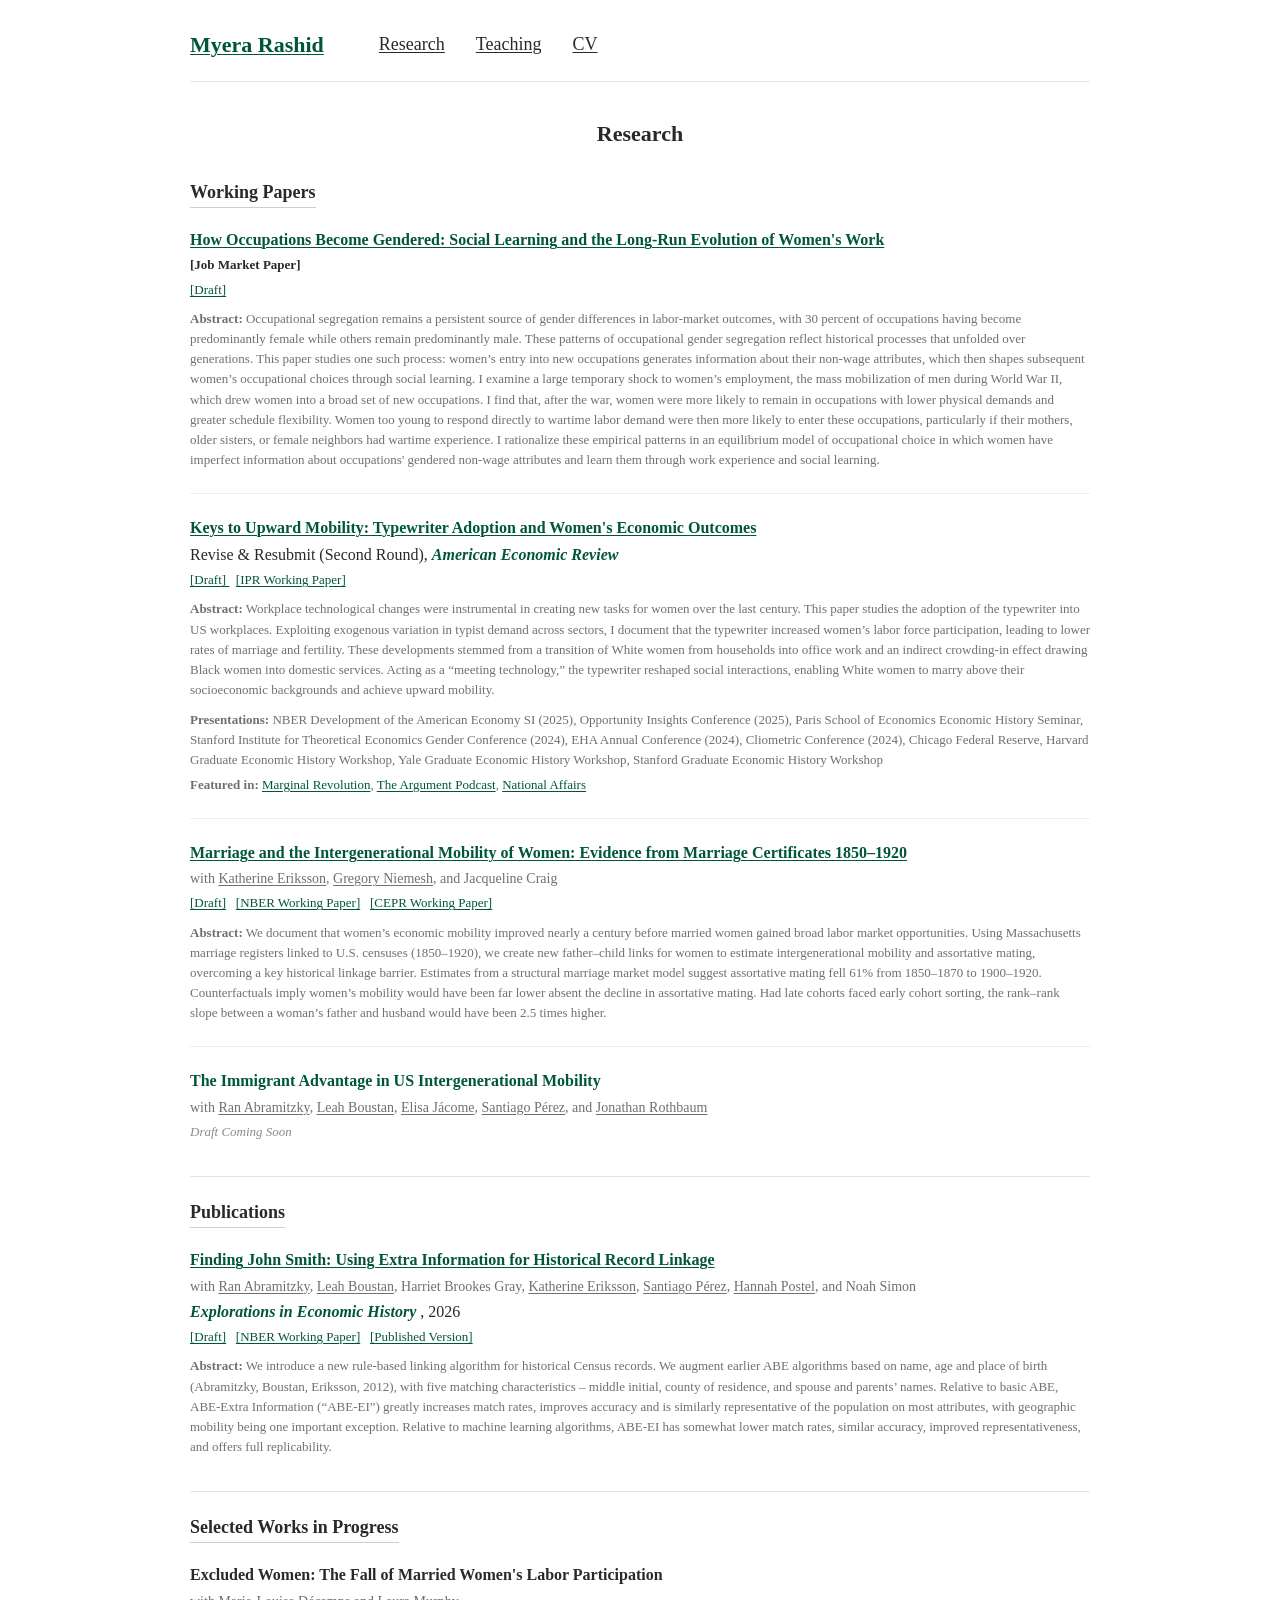
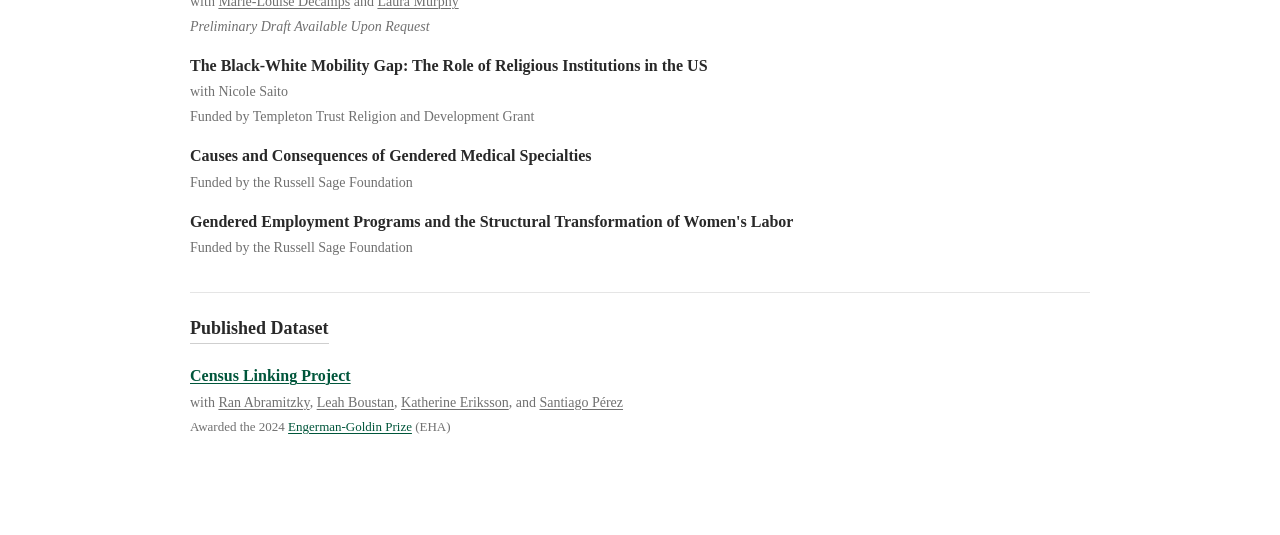
==== research.html @ f90703ea "Update research.html" ====
<!DOCTYPE html>
<html lang="en">

<head>

  <meta charset="UTF-8">

  <meta
    name="viewport"
    content="width=device-width, initial-scale=1.0"
  >

  <title>Research | Myera Rashid</title>

  <meta
    name="description"
    content="Research by Myera Rashid in economic history, labor economics, gender, and intergenerational mobility."
  >

  <meta name="author" content="Myera Rashid">

  <meta
    name="robots"
    content="index, follow"
  >

  <link
    rel="canonical"
    href="https://www.myerarashid.com/research.html"
  >

  <link
    rel="stylesheet"
    href="style.css"
  >

</head>


<body>

  <div class="page">


    <!-- HEADER -->

    <header class="site-header">

      <a
        class="site-name"
        href="index.html"
      >
        Myera Rashid
      </a>

   <nav class="site-nav" aria-label="Main navigation">

  <a href="research.html">
    Research
  </a>

  <a href="teaching.html">
    Teaching
  </a>

  <a
    href="assets/Rashid_Myera_CV.pdf"
    target="_blank"
  >
    CV
  </a>

</nav>

    </header>


    <main>


      <h1>Research</h1>



      <!-- =====================================
           WORKING PAPERS
           ===================================== -->

      <section class="research-section first-section">

        <h2>Working Papers</h2>



        <!-- JOB MARKET PAPER -->

        <article class="paper">

          <h3 class="jmp-title">
             <a
              href="papers/Rashid-Myera-GO_JMP.pdf"
              target="_blank"
            >
            How Occupations Become Gendered:
            Social Learning and the Long-Run Evolution of Women's Work
                </a>
          </h3>


          <p class="jmp-status">

            <span class="jmp-label">
              [Job Market Paper]
            </span>

          </p>

            <p class="paper-links">

            <a
              href="papers/Rashid-Myera-GO_JMP.pdf"
              target="_blank"
            >
              [Draft]
            </a> 

          </p>

           <div class="abstract-content">

            <strong>Abstract:</strong>
           Occupational segregation remains a persistent source of gender differences in labor-market outcomes, with 30 percent of occupations having become predominantly female while others remain predominantly male. These patterns of occupational gender segregation reflect historical processes that unfolded over generations. This paper studies one such process: women’s entry into new occupations generates information about their non-wage attributes, which then shapes subsequent women’s occupational choices through social learning. I examine a large temporary shock to women’s employment, the mass mobilization of men during World War II, which drew women into a broad set of new occupations. I find that, after the war, women were more likely to remain in occupations with lower physical demands and greater schedule flexibility. Women too young to respond directly to wartime labor demand were then more likely to enter these occupations, particularly if their mothers, older sisters, or female neighbors had wartime experience. I rationalize these empirical patterns in an equilibrium model of occupational choice in which women have imperfect information about occupations' gendered non-wage attributes and learn them through work experience and social learning.

          </div>



        </article>



        <!-- TYPEWRITER -->

        <article class="paper">

          <h3>

            <a
              href="papers/Rashid-Myera-Typewriter.pdf"
              target="_blank"
            >
              Keys to Upward Mobility:
              Typewriter Adoption and Women's Economic Outcomes
            </a>

          </h3>


          <p class="paper-status">

            Revise &amp; Resubmit (Second Round),

            <span class="journal">
              <em>American Economic Review</em>
            </span>

          </p>


          <p class="paper-links">

            <a
              href="papers/Rashid-Myera-Typewriter.pdf"
              target="_blank"
            >
              [Draft]
            </a> 

            &nbsp;
             <a
              href="https://www.ipr.northwestern.edu/documents/ipr-grad-ra-working-papers/wp-ra-rashid.pdf"
              target="_blank"
            >
              [IPR Working Paper]
            </a>

          </p>


          <div class="abstract-content">

            <strong>Abstract:</strong>
            Workplace technological changes were instrumental in creating new
            tasks for women over the last century. This paper studies the
            adoption of the typewriter into US workplaces. Exploiting exogenous
            variation in typist demand across sectors, I document that the
            typewriter increased women’s labor force participation, leading to
            lower rates of marriage and fertility. These developments stemmed
            from a transition of White women from households into office work
            and an indirect crowding-in effect drawing Black women into domestic
            services. Acting as a “meeting technology,” the typewriter reshaped
            social interactions, enabling White women to marry above their
            socioeconomic backgrounds and achieve upward mobility.

          </div>


          <p class="paper-meta paper-detail">

            <strong>Presentations:</strong>

            NBER Development of the American Economy SI (2025),
            Opportunity Insights Conference (2025),
            Paris School of Economics Economic History Seminar,
            Stanford Institute for Theoretical Economics Gender Conference (2024),
            EHA Annual Conference (2024),
            Cliometric Conference (2024),
            Chicago Federal Reserve,
            Harvard Graduate Economic History Workshop,
            Yale Graduate Economic History Workshop,
            Stanford Graduate Economic History Workshop

          </p>


          <p class="paper-meta paper-detail">

            <strong>Featured in:</strong>

            <a
              href="https://marginalrevolution.com/marginalrevolution/2026/06/typewriters-and-fertility.html"
              target="_blank"
            >Marginal Revolution</a>,

            <a
              href="https://www.youtube.com/watch?t=4601s&v=1tu-IvtTlPQ"
              target="_blank"
            >The Argument Podcast</a>,

            <a
              href="https://nationalaffairs.com/blog/detail/findings-a-daily-roundup/the-right-fit"
              target="_blank"
            >National Affairs</a>

          </p>

        </article>



        <!-- MARRIAGE AND MOBILITY -->

        <article class="paper">

          <h3>

            <a
              href="papers/ENRC-WomenMarriageMobility.pdf"
              target="_blank"
            >
              Marriage and the Intergenerational Mobility of Women:
              Evidence from Marriage Certificates 1850–1920
            </a>

          </h3>


          <p class="paper-meta">

            with
            <a
              class="coauthor"
              href="https://economics.ucdavis.edu/people/katherine-eriksson"
              target="_blank"
            >Katherine Eriksson</a>,
            <a
              class="coauthor"
              href="https://niemesgt.github.io/"
              target="_blank"
            >Gregory Niemesh</a>,
            and Jacqueline Craig

          </p>


          <p class="paper-links">

            <a
              href="papers/ENRC-WomenMarriageMobility.pdf"
              target="_blank"
            >[Draft]</a>

            &nbsp;

            <a
              href="https://www.nber.org/papers/w34821"
              target="_blank"
            >[NBER Working Paper]</a>

            &nbsp;

            <a
              href="https://cepr.org/publications/dp21099"
              target="_blank"
            >[CEPR Working Paper]</a>

          </p>


          <div class="abstract-content">

            <strong>Abstract:</strong>
            We document that women’s economic mobility improved nearly a
            century before married women gained broad labor market opportunities.
            Using Massachusetts marriage registers linked to U.S. censuses
            (1850–1920), we create new father–child links for women to estimate
            intergenerational mobility and assortative mating, overcoming a key
            historical linkage barrier. Estimates from a structural marriage
            market model suggest assortative mating fell 61% from 1850–1870 to
            1900–1920. Counterfactuals imply women’s mobility would have been far
            lower absent the decline in assortative mating. Had late cohorts
            faced early cohort sorting, the rank–rank slope between a woman’s
            father and husband would have been 2.5 times higher.

          </div>

        </article>



        <!-- IMMIGRANT ADVANTAGE -->

        <article class="paper">

          <h3 class="green-title">
            The Immigrant Advantage in US Intergenerational Mobility
          </h3>


          <p class="paper-meta">

            with
            <a
              class="coauthor"
              href="https://ranabr.people.stanford.edu/"
              target="_blank"
            >Ran Abramitzky</a>,
            <a
              class="coauthor"
              href="https://lboustan.scholar.princeton.edu/"
              target="_blank"
            >Leah Boustan</a>,
            <a
              class="coauthor"
              href="https://sites.google.com/view/elisajacome/home"
              target="_blank"
            >Elisa Jácome</a>,
            <a
              class="coauthor"
              href="https://seperez.faculty.ucdavis.edu/"
              target="_blank"
            >Santiago Pérez</a>,
            and
            <a
              class="coauthor"
              href="https://sites.google.com/site/jlrothbaum/home"
              target="_blank"
            >Jonathan Rothbaum</a>

          </p>


          <p class="coming-soon">
            Draft Coming Soon
          </p>

        </article>


      </section>



      <!-- =====================================
           PUBLICATIONS
           ===================================== -->

      <section class="research-section">

        <h2>Publications</h2>


        <article class="paper">

          <h3>

            <a
              href="papers/ABBEPPRS-Linking.pdf"
              target="_blank"
            >
              Finding John Smith:
              Using Extra Information for Historical Record Linkage
            </a>

          </h3>


          <p class="paper-meta">

            with
            <a
              class="coauthor"
              href="https://ranabr.people.stanford.edu/"
              target="_blank"
            >Ran Abramitzky</a>,
            <a
              class="coauthor"
              href="https://lboustan.scholar.princeton.edu/"
              target="_blank"
            >Leah Boustan</a>,
            Harriet Brookes Gray,
            <a
              class="coauthor"
              href="https://economics.ucdavis.edu/people/katherine-eriksson"
              target="_blank"
            >Katherine Eriksson</a>,
            <a
              class="coauthor"
              href="https://seperez.faculty.ucdavis.edu/"
              target="_blank"
            >Santiago Pérez</a>,
            <a
              class="coauthor"
              href="https://www.hannahpostel.com/"
              target="_blank"
            >Hannah Postel</a>,
            and Noah Simon

          </p>


          <p class="paper-status">

            <span class="journal">
              <em>Explorations in Economic History</em>
            </span>,

            2026

          </p>


          <p class="paper-links">

            <a
              href="papers/ABBEPPRS-Linking.pdf"
              target="_blank"
            >[Draft]</a>

            &nbsp;

            <a
              href="https://www.nber.org/papers/w33999"
              target="_blank"
            >[NBER Working Paper]</a>

            &nbsp;

            <a
              href="https://doi.org/10.1016/j.eeh.2026.101764"
              target="_blank"
            >[Published Version]</a>

          </p>


          <div class="abstract-content">

            <strong>Abstract:</strong>
            We introduce a new rule-based linking algorithm for historical
            Census records. We augment earlier ABE algorithms based on name,
            age and place of birth (Abramitzky, Boustan, Eriksson, 2012), with
            five matching characteristics – middle initial, county of residence,
            and spouse and parents’ names. Relative to basic ABE, ABE-Extra
            Information (“ABE-EI”) greatly increases match rates, improves
            accuracy and is similarly representative of the population on most
            attributes, with geographic mobility being one important exception.
            Relative to machine learning algorithms, ABE-EI has somewhat lower
            match rates, similar accuracy, improved representativeness, and
            offers full replicability.

          </div>

        </article>

      </section>



      <!-- =====================================
           SELECTED WORKS IN PROGRESS
           ===================================== -->

      <section class="research-section no-paper-dividers">

        <h2>Selected Works in Progress</h2>


        <article class="paper">

          <h3>
            Excluded Women:
            The Fall of Married Women's Labor Participation
          </h3>


          <p class="paper-meta">

            with
            <a
              class="coauthor"
              href="https://sites.northwestern.edu/mmd5648/"
              target="_blank"
            >Marie-Louise Décamps</a>
            and
            <a
              class="coauthor"
              href="https://www.lauracharlottemurphy.com/"
              target="_blank"
            >Laura Murphy</a>

          </p>
           <p class="paper-meta">
            <em> Preliminary Draft Available Upon Request</em>
          </p>

        </article>


        <article class="paper">

          <h3>
            The Black-White Mobility Gap:
            The Role of Religious Institutions in the US
          </h3>


          <p class="paper-meta">
            with Nicole Saito
          </p>
           <p class="paper-meta">
            Funded by Templeton Trust Religion and Development Grant
          </p>

        </article>

              <article class="paper">

          <h3>
            Causes and Consequences of Gendered Medical Specialties
          </h3>

              <p class="paper-meta">
            Funded by the Russell Sage Foundation
          </p>

           </article>

        


         <article class="paper">

          <h3>
            Gendered Employment Programs and the Structural Transformation of Women's Labor
          </h3>

              <p class="paper-meta">
            Funded by the Russell Sage Foundation
          </p>

           </article>

        

      </section>



      <!-- =====================================
           PUBLISHED DATASET
           ===================================== -->

      <section class="research-section">

        <h2>Published Dataset</h2>


        <article class="paper">

          <h3>

            <a
              href="https://censuslinkingproject.org/"
              target="_blank"
            >
              Census Linking Project
            </a>

          </h3>


          <p class="paper-meta">

            with
            <a
              class="coauthor"
              href="https://ranabr.people.stanford.edu/"
              target="_blank"
            >Ran Abramitzky</a>,
            <a
              class="coauthor"
              href="https://lboustan.scholar.princeton.edu/"
              target="_blank"
            >Leah Boustan</a>,
            <a
              class="coauthor"
              href="https://economics.ucdavis.edu/people/katherine-eriksson"
              target="_blank"
            >Katherine Eriksson</a>,
            and
            <a
              class="coauthor"
              href="https://seperez.faculty.ucdavis.edu/"
              target="_blank"
            >Santiago Pérez</a>

          </p>


          <p class="dataset-prize">
           Awarded the 2024 <a href= https://eh.net/engerman-goldin-prize-2/>Engerman-Goldin Prize</a> (EHA)
          </p>

        </article>

      </section>


    </main>

  </div>

</body>

</html>
---- style.css ----
/* =========================================
   Myera Rashid Academic Website
   ========================================= */

:root {

  /* Brighter green */
  --green: #00563B;
  --green-dark: #00452f;

  --text: #292929;
  --muted: #707070;
  --light-muted: #8a8a8a;

  --background: #ffffff;

  --rule: #e5e5e5;
  --heading-rule: #cfcfcf;
  --paper-rule: #eeeeee;
}


/* =========================================
   BASIC RESET
   ========================================= */

* {
  box-sizing: border-box;
}

html {
  scroll-behavior: smooth;
}

body {
  margin: 0;

  background: var(--background);
  color: var(--text);

  font-family:
    Georgia,
    "Times New Roman",
    Times,
    serif;

  font-size: 15px;
  line-height: 1.55;
}


/* =========================================
   MANUAL TEXT CLASSES
   ========================================= */

/* Green text */
.green-text {
  color: var(--green);
}


/* Gray text */
.gray-text {
  color: var(--muted);
}


/* Lighter gray text */
.light-gray-text {
  color: var(--light-muted);
}


/* Italic text */
.italic-text {
  font-style: italic;
}


/* Bold text */
.bold-text {
  font-weight: 700;
}


/* Smaller text */
.small-text {
  font-size: 13px;
}


/* Put something on a new line */
.new-line {
  display: block;
}


/* =========================================
   LINKS
   ========================================= */

/*
   By default, all links are underlined.
*/

a {
  text-decoration: underline;
  text-underline-offset: 2px;
  text-decoration-thickness: 1px;
}


main a {
  color: var(--green);
}


main a:hover {
  color: var(--green-dark);
}


/* =========================================
   MAIN PAGE WIDTH
   ========================================= */

.page {
  width: min(100% - 44px, 900px);
  margin: 0 auto;
}


/* =========================================
   HEADER / NAVIGATION
   ========================================= */

.site-header {
  display: flex;
  justify-content: flex-start;
  align-items: center;

  padding: 28px 0 19px;
  margin-bottom: 38px;

  border-bottom: 1px solid var(--rule);
}


/* Larger name */

.site-name {
  color: var(--green);

  font-size: 22px;
  font-weight: 700;
}


/* Research and CV sit near name */

.site-nav {
  display: flex;

  gap: 31px;
  margin-left: 55px;
}


/* Larger Research / CV */

.site-nav a {
  color: var(--text);

  font-size: 18px;
  font-weight: 400;
}


.site-name:hover,
.site-nav a:hover {
  color: var(--green-dark);
}


/* =========================================
   HOMEPAGE INTRODUCTION
   ========================================= */

.home-layout {
  display: grid;

  grid-template-columns: 215px minmax(0, 1fr);

  gap: 46px;
  align-items: start;

  margin: 0;
  padding: 0;
}


.home-photo img {
  display: block;

  width: 100%;
  height: auto;

  border-radius: 2px;
}


.home-text {
  max-width: 600px;
}


.home-text p {
  margin: 0 0 14px;
}


/* =========================================
   HOMEPAGE RESEARCH PAPERS
   ========================================= */

/*
   Creates the horizontal line and space
   between your introduction and Research Papers.
*/

.front-papers {
  margin-top: 46px;
  padding-top: 28px;

  border-top: 1px solid var(--rule);
}


/* Research Papers heading */

.front-papers h2 {
  display: inline-block;

  margin: 0 0 22px;
  padding-bottom: 3px;

  color: var(--text);

  font-size: 18px;
  line-height: 1.35;
  font-weight: 600;

  border-bottom: 1px solid var(--heading-rule);
}


/* Individual homepage papers */

.front-paper {
  margin: 0;
  padding: 0;
}


.front-paper + .front-paper {
  margin-top: 18px;
}


/* Homepage paper titles */

.front-paper-title {
  margin: 0 0 2px;

  color: var(--text);

  font-size: 14px;
  line-height: 1.4;
  font-weight: 600;
}


/*
   Keep homepage paper titles on one line
   on regular desktop screens.
*/

@media (min-width: 701px) {

  .front-paper-title {
    white-space: nowrap;
  }

}


/*
   Homepage paper-title links look like
   ordinary black text until you hover.
*/

.front-paper-title a {
  color: var(--text);

  text-decoration: none;
}


.front-paper-title a:hover {
  color: var(--green);

  text-decoration: underline;
  text-underline-offset: 2px;
}


/*
   Black information immediately below
   homepage paper titles.
*/

.front-paper-info {
  margin: 2px 0;

  color: var(--text);

  font-size: 13px;
  line-height: 1.45;
}


/*
   Homepage coauthor lines.
*/

.front-paper-authors {
  margin: 2px 0;

  color: var(--muted);

  font-size: 13px;
  line-height: 1.45;
}


/*
   JMP Draft Coming Soon on separate line.
*/

.front-paper-coming-soon {
  margin: 1px 0 0;

  color: var(--light-muted);

  font-size: 13px;
  font-style: italic;
}


/*
   Draft Coming Soon inside parentheses,
   e.g. Immigrant Advantage.
*/

.front-inline-coming-soon {
  color: var(--light-muted);

  font-style: italic;
}


/* =========================================
   MAIN CONTENT
   ========================================= */

main {
  padding-bottom: 65px;
}


/* =========================================
   RESEARCH PAGE TITLE
   ========================================= */

main > h1 {
  margin: 0 0 31px;

  color: var(--text);

  text-align: center;

  font-size: 22px;
  line-height: 1.3;
  font-weight: 600;
}


/* =========================================
   RESEARCH SECTIONS
   ========================================= */

.research-section {
  margin: 0 0 34px;

  padding-top: 23px;

  border-top: 1px solid var(--rule);
}


/*
   No horizontal line directly below
   the main Research heading.
*/

.research-section.first-section {
  padding-top: 0;

  border-top: none;
}


/*
   Working Papers / Publications /
   Selected Works in Progress /
   Published Dataset
*/

.research-section h2 {
  display: inline-block;

  margin: 0 0 21px;
  padding-bottom: 3px;

  color: var(--text);

  font-size: 18px;
  line-height: 1.35;
  font-weight: 600;

  border-bottom: 1px solid var(--heading-rule);
}


/* =========================================
   INDIVIDUAL RESEARCH PAPERS
   ========================================= */

.paper {
  margin: 0;
  padding: 0;
}


/*
   Faint divider between papers.
*/

.paper + .paper {
  margin-top: 23px;
  padding-top: 23px;

  border-top: 1px solid var(--paper-rule);
}


/*
   No divider between papers in
   Selected Works in Progress.
*/

.no-paper-dividers .paper + .paper {
  margin-top: 18px;
  padding-top: 0;

  border-top: none;
}


/* =========================================
   RESEARCH PAPER TITLES
   ========================================= */

.paper h3 {
  margin: 0 0 4px;

  color: var(--text);

  font-size: 16px;
  line-height: 1.4;
  font-weight: 600;
}


/*
   Linked paper titles on Research page
   are green and underlined.
*/

.paper h3 a {
  color: var(--green);
}


.paper h3 a:hover {
  color: var(--green-dark);
}


/* =========================================
   SPACING WITHIN PAPERS
   ========================================= */

.paper p {
  margin: 4px 0;
}


/* =========================================
   PAPER METADATA
   ========================================= */

.paper-meta {
  color: var(--muted);

  font-size: 14px;
  line-height: 1.5;
}


/*
   Abstract / Presentations / Featured in.
*/

.paper-detail {
  color: var(--muted);

  font-size: 13px;
  line-height: 1.55;
}


/* =========================================
   REVISE & RESUBMIT / PUBLICATION STATUS
   ========================================= */

/*
   Black and same size as Draft links.
*/

.paper-status {
  margin: 3px 0;

  color: var(--text);

  font-size: 16px;
  line-height: 1.4;
}


/* =========================================
   DRAFT / NBER / CEPR / PUBLISHED LINKS
   ========================================= */

.paper-links {
  margin: 4px 0;

  font-size: 13px;
  line-height: 1.5;
}


/* =========================================
   COAUTHOR LINKS
   ========================================= */

/*
   Coauthors are gray and underlined normally.
   They turn green when hovered.
*/

.coauthor {
  color: var(--muted) !important;
}


.coauthor:hover {
  color: var(--green) !important;
}


/* =========================================
   ABSTRACTS
   ========================================= */

.abstract-content {
  width: 100%;
  max-width: none;

  margin-top: 10px;
  margin-bottom: 10px;

  color: var(--muted);

  font-size: 13px;
  line-height: 1.55;
}


/* =========================================
   JOB MARKET PAPER
   ========================================= */

.jmp-title {
  color: var(--green) !important;
}


.jmp-status {
  margin: 4px 0 0;
}


/*
   "Job Market Paper;"
*/

.jmp-label {
  display: block;

  color: var(--text);

  font-size: 13px;
  font-style: normal;
  font-weight: 600;
}


/* =========================================
   OTHER GREEN TITLES
   ========================================= */

.green-title {
  color: var(--green) !important;
}


/* =========================================
   JOURNALS
   ========================================= */

.journal {
  color: var(--green);
  font-weight: 600;
}


/* =========================================
   DRAFT COMING SOON
   ========================================= */

.coming-soon {
  display: block;

  margin: 1px 0 0;

  color: var(--light-muted);

  font-size: 13px;
  font-style: italic;
}


/* =========================================
   DATASET PRIZE
   ========================================= */

.dataset-prize {
  margin: 4px 0 0;

  color: var(--muted);

  font-size: 13px;
  line-height: 1.5;
}


/* =========================================
   MOBILE
   ========================================= */

@media (max-width: 700px) {

  .page {
    width: min(100% - 32px, 900px);
  }


  .site-header {
    padding-top: 21px;
    margin-bottom: 30px;
  }


  .site-nav {
    margin-left: 35px;
    gap: 20px;
  }


  .home-layout {
    grid-template-columns: 1fr;
    gap: 26px;
  }


  .home-photo {
    max-width: 210px;
  }


  .home-text {
    max-width: none;
  }


  main > h1 {
    font-size: 21px;
  }


  /*
     Allow long homepage paper titles
     to wrap on phones/tablets.
  */

  .front-paper-title {
    white-space: normal;
  }

}


/* =========================================
   SMALL SCREENS
   ========================================= */

@media (max-width: 460px) {

  body {
    font-size: 14px;
  }


  .site-name {
    font-size: 18px;
  }


  .site-nav {
    margin-left: 24px;
    gap: 15px;
  }


  .site-nav a {
    font-size: 15px;
  }


  .paper h3 {
    font-size: 15px;
  }


  .research-section h2 {
    font-size: 17px;
  }


  .front-paper-title {
    font-size: 14px;
  }

   .paper-status {
  font-size: 15px;
}

}



/* =========================================
   TEACHING PAGE
   ========================================= */

.teaching-page {
  padding-bottom: 65px;
}


/* Main Teaching title */

.teaching-page > h1 {
  margin: 0 0 31px;

  color: var(--text);

  text-align: center;

  font-size: 22px;
  line-height: 1.3;
  font-weight: 600;
}


/* Teaching sections */

.teaching-section {
  margin-bottom: 30px;
}


/* Bold + underlined section headings */

.teaching-heading {
  margin: 0 0 14px;

  color: var(--text);

  font-size: 16px;
  line-height: 1.4;
  font-weight: 700;

  text-decoration: underline;
  text-underline-offset: 3px;
}


/* Paragraph spacing */

.teaching-section p {
  margin: 7px 0;

  color: var(--text);

  font-size: 15px;
  line-height: 1.55;
}


/* Teaching links */

.teaching-section a {
  color: var(--green);

  text-decoration: underline;
  text-underline-offset: 2px;
}


.teaching-section a:hover {
  color: var(--green-dark);
}


/* Mobile */

@media (max-width: 700px) {

  .teaching-page > h1 {
    font-size: 21px;
  }

}


@media (max-width: 460px) {

  .teaching-heading {
    font-size: 15px;
  }

  .teaching-section p {
    font-size: 14px;
  }

}
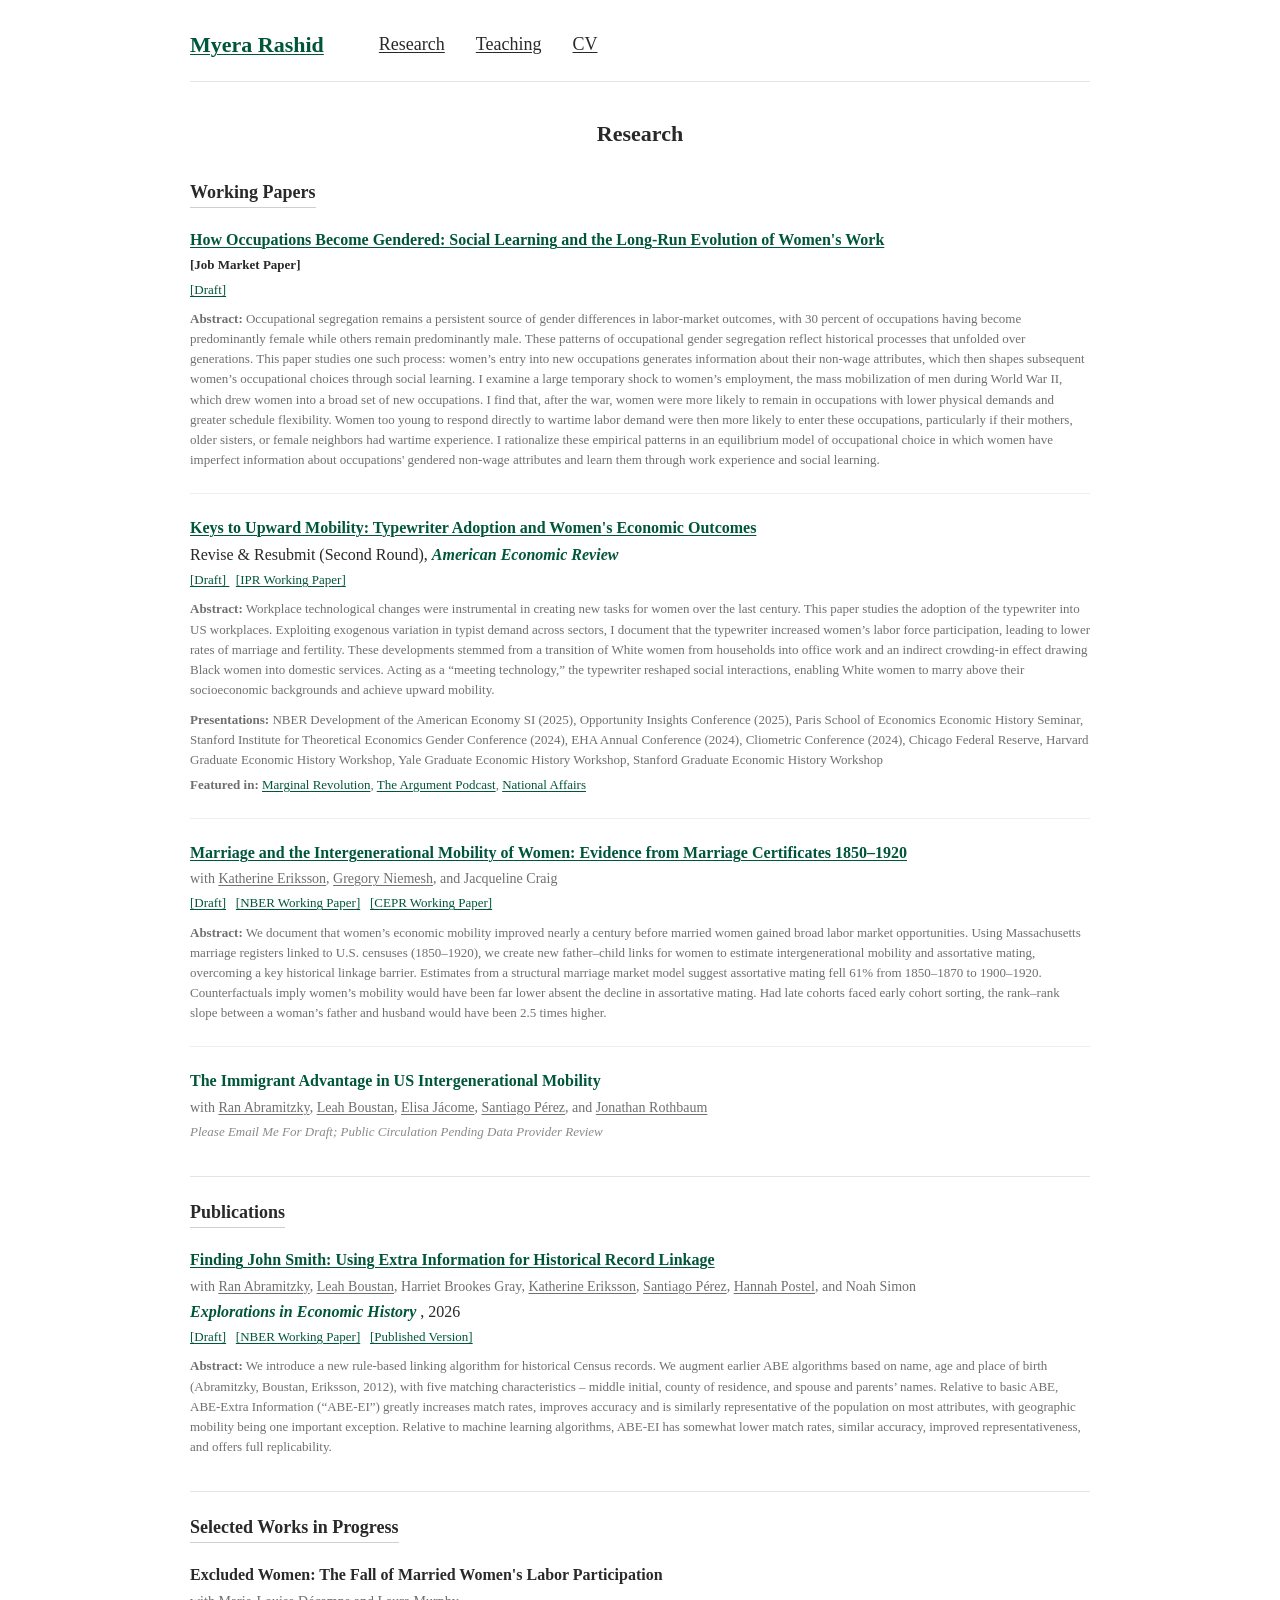
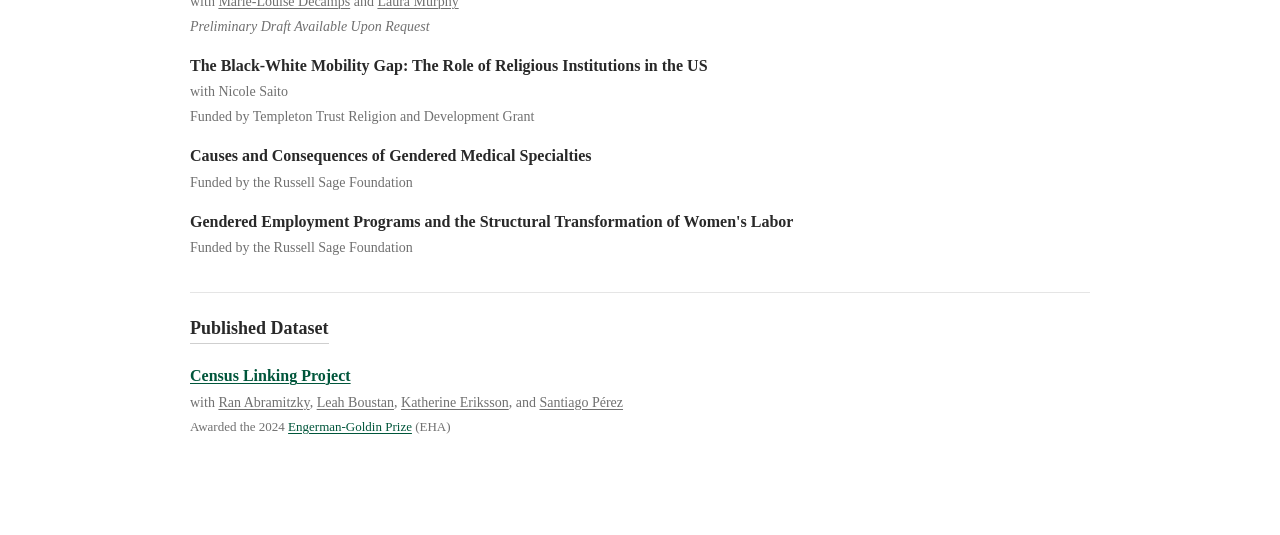
==== commit 5a0e3d20: "Update research.html" ====
--- a/research.html
+++ b/research.html
@@ -371,7 +371,7 @@
 
 
           <p class="coming-soon">
-            Draft Coming Soon
+           Please Email Me For Draft; Public Circulation Pending Data Provider Review
           </p>
 
         </article>
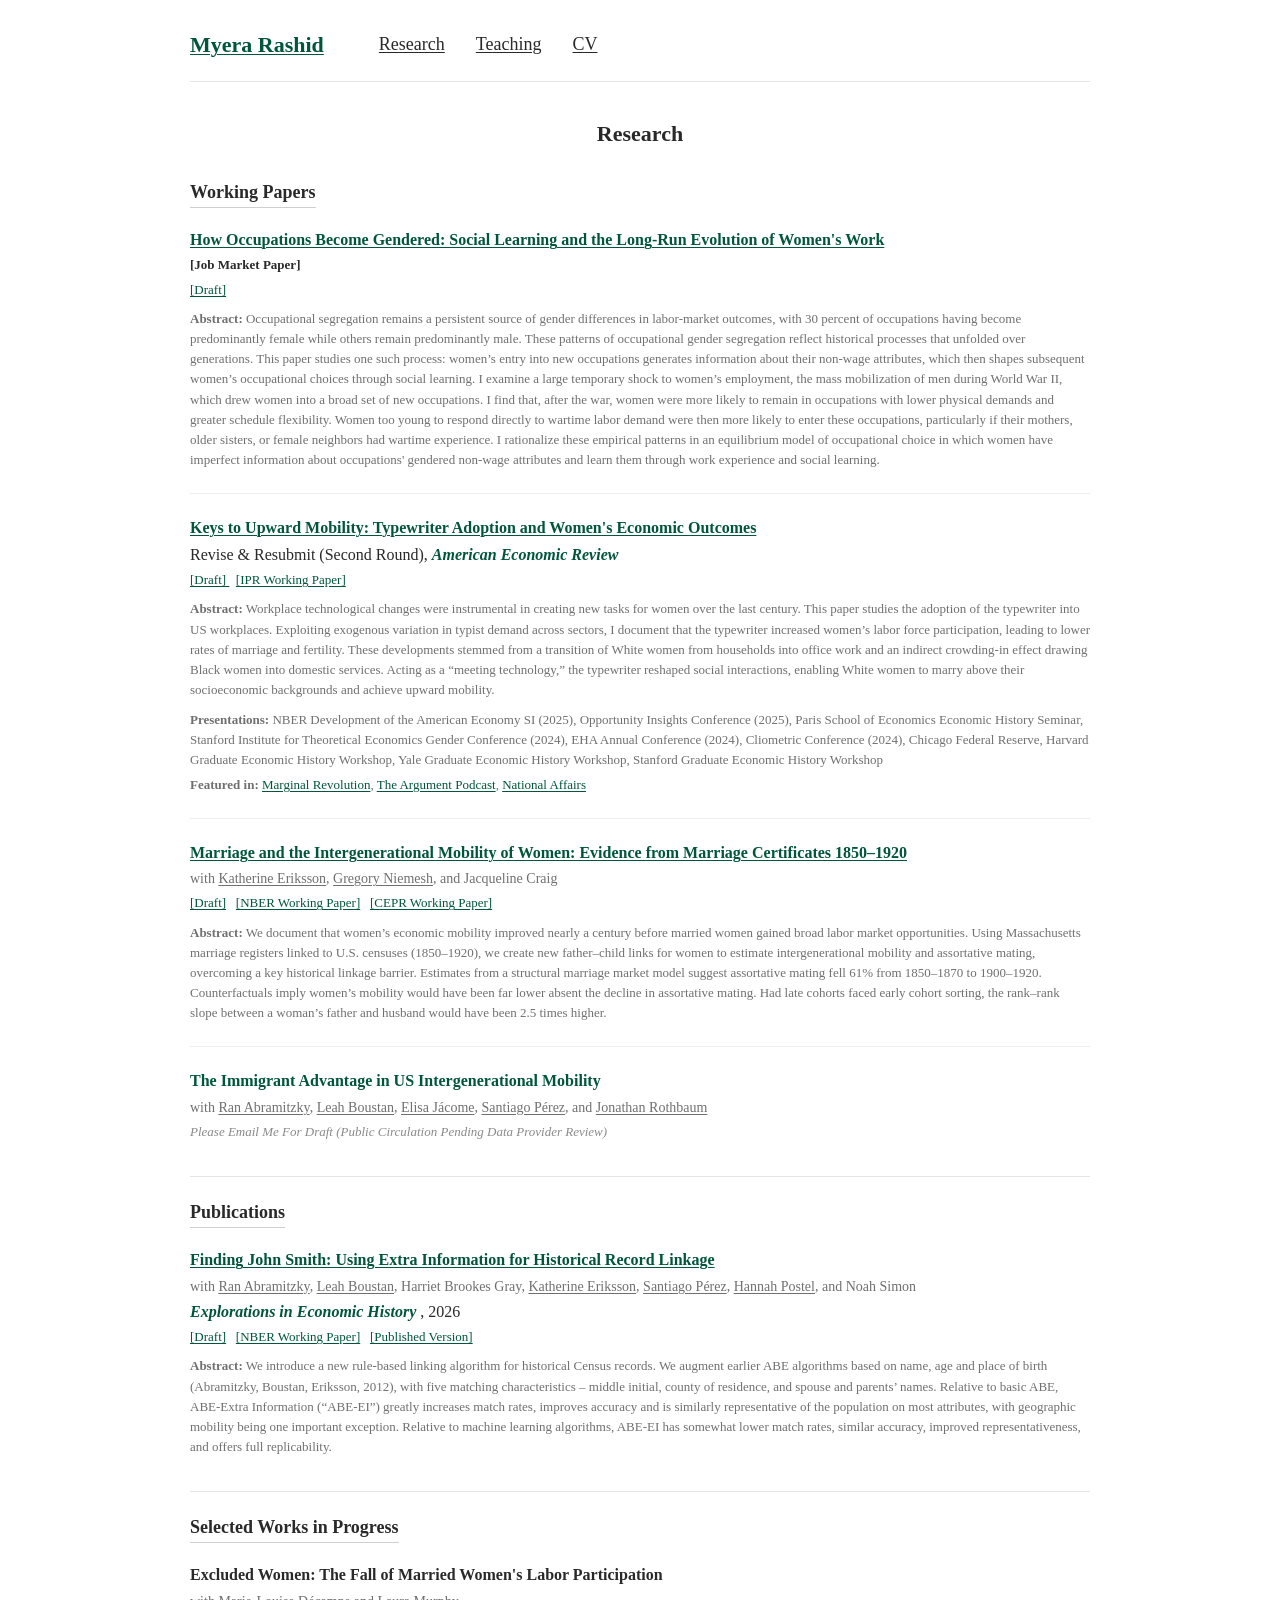
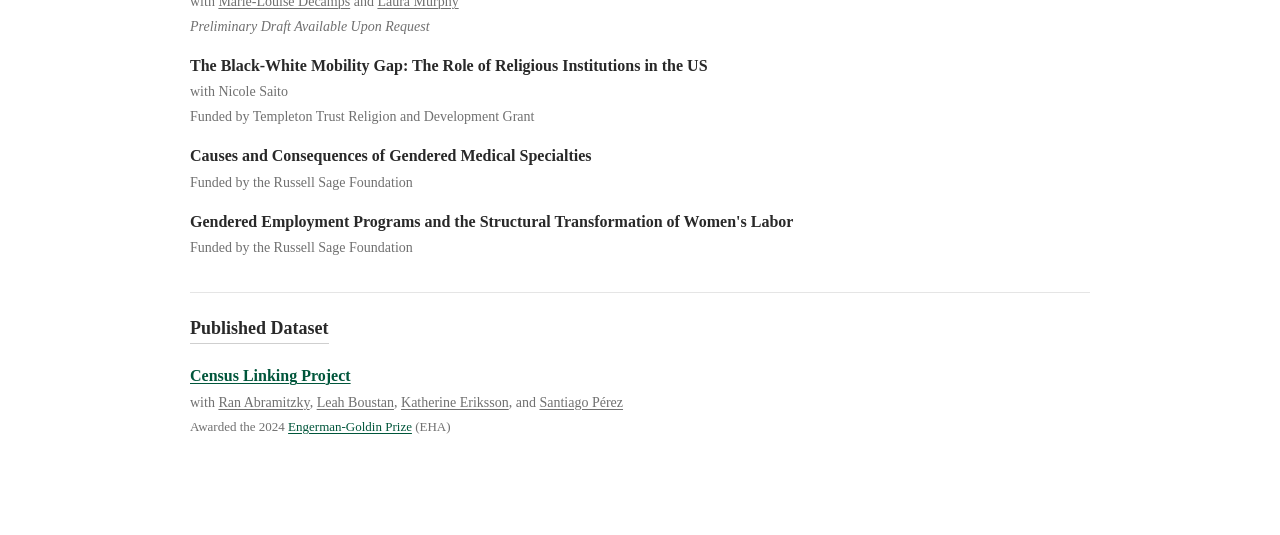
==== commit 4a2742fd: "Update research.html" ====
--- a/research.html
+++ b/research.html
@@ -371,7 +371,7 @@
 
 
           <p class="coming-soon">
-           Please Email Me For Draft; Public Circulation Pending Data Provider Review
+           Please Email Me For Draft (Public Circulation Pending Data Provider Review)
           </p>
 
         </article>
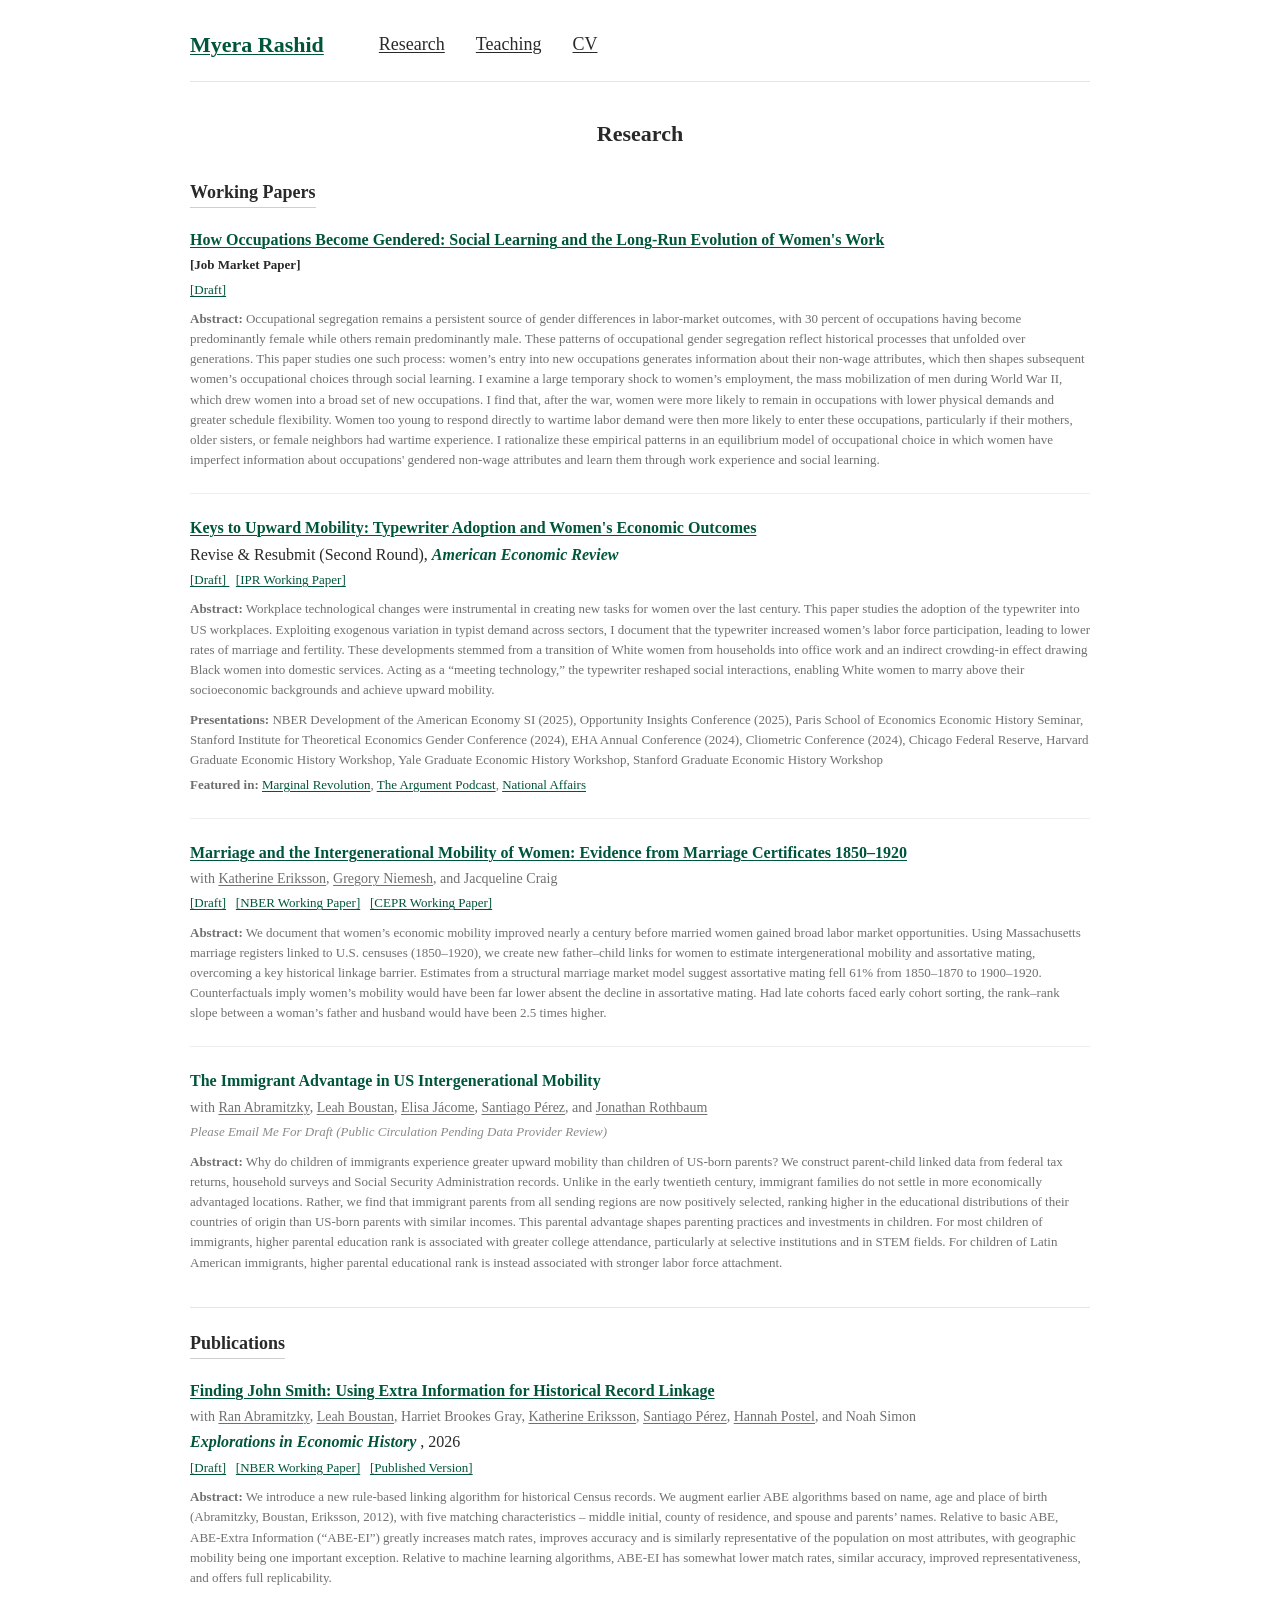
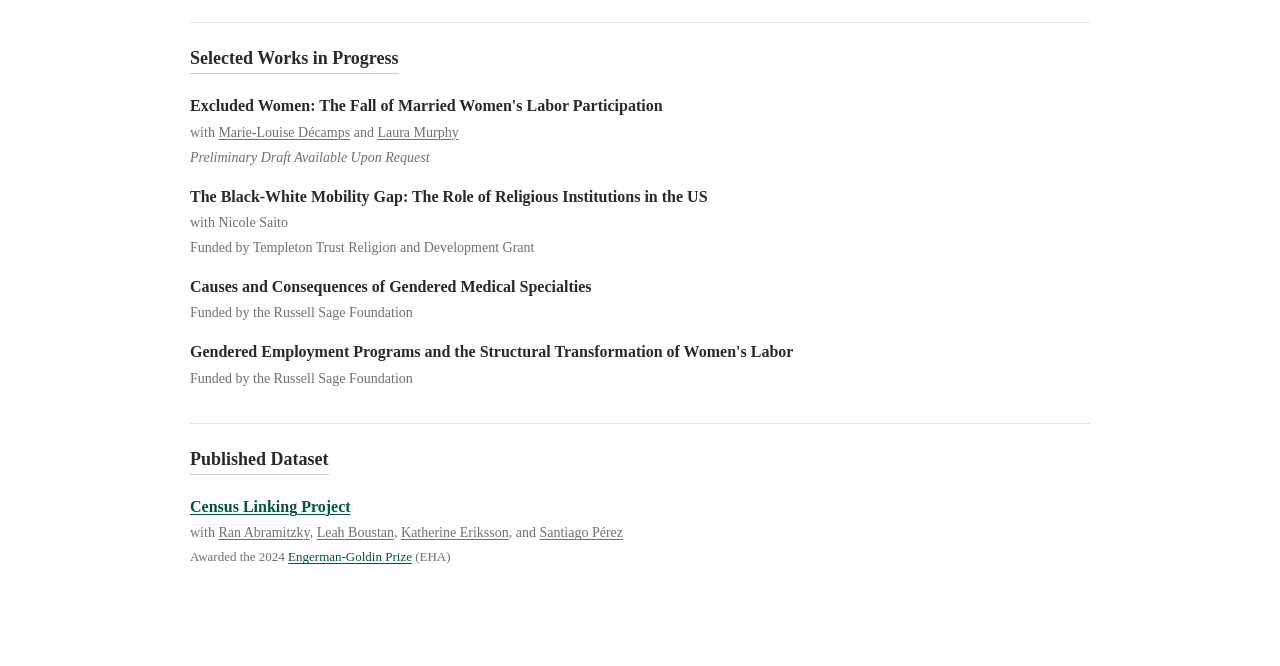
==== commit 7a53ad78: "Update research.html" ====
--- a/research.html
+++ b/research.html
@@ -374,9 +374,12 @@
            Please Email Me For Draft (Public Circulation Pending Data Provider Review)
           </p>
 
-        </article>
-
-
+        
+ <div class="abstract-content">
+         <strong>Abstract:</strong>
+        Why do children of immigrants experience greater upward mobility than children of US-born parents? We construct parent-child linked data from federal tax returns, household surveys and Social Security Administration records. Unlike in the early twentieth century, immigrant families do not settle in more economically advantaged locations. Rather, we find that immigrant parents from all sending regions are now positively selected, ranking higher in the educational distributions of their countries of origin than US-born parents with similar incomes. This parental advantage shapes parenting practices and investments in children. For most children of immigrants, higher parental education rank is associated with greater college attendance, particularly at selective institutions and in STEM fields. For children of Latin American immigrants, higher parental educational rank is instead associated with stronger labor force attachment.
+    </div>
+  </article>
       </section>
 
 
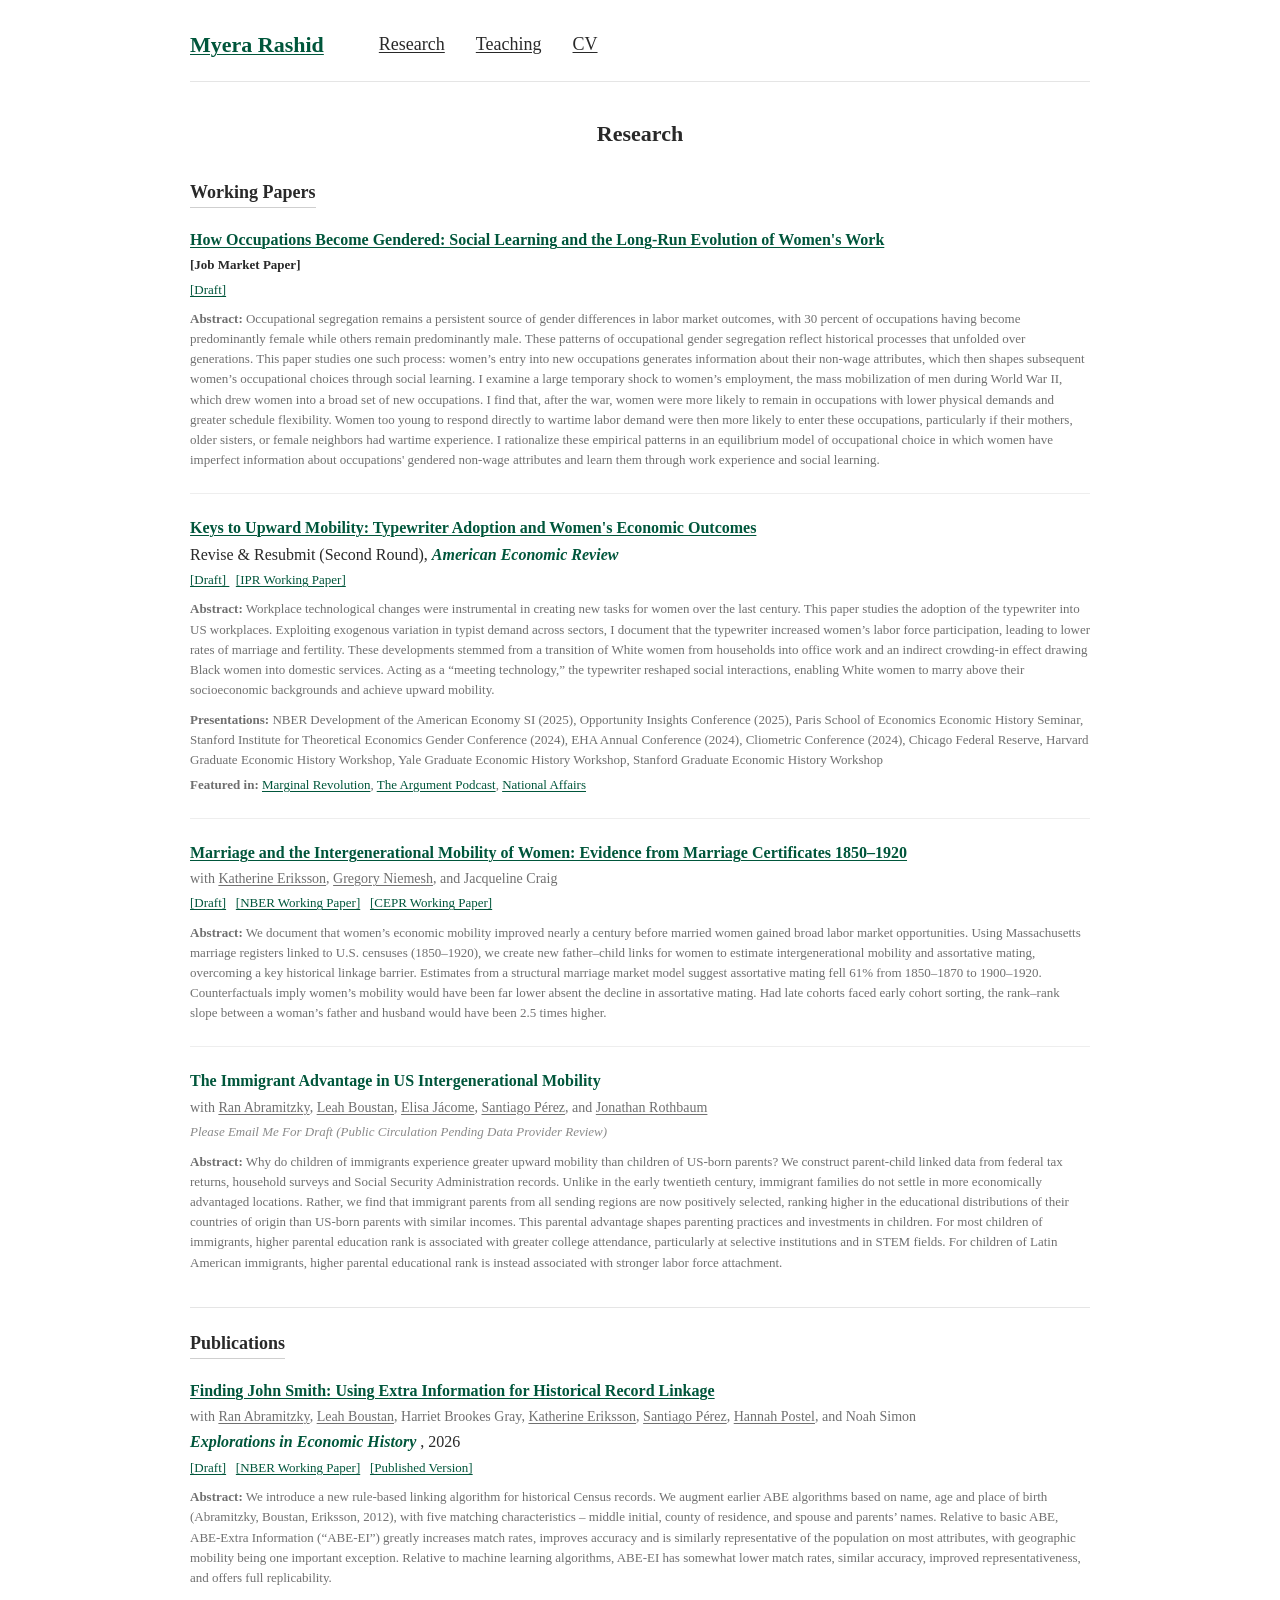
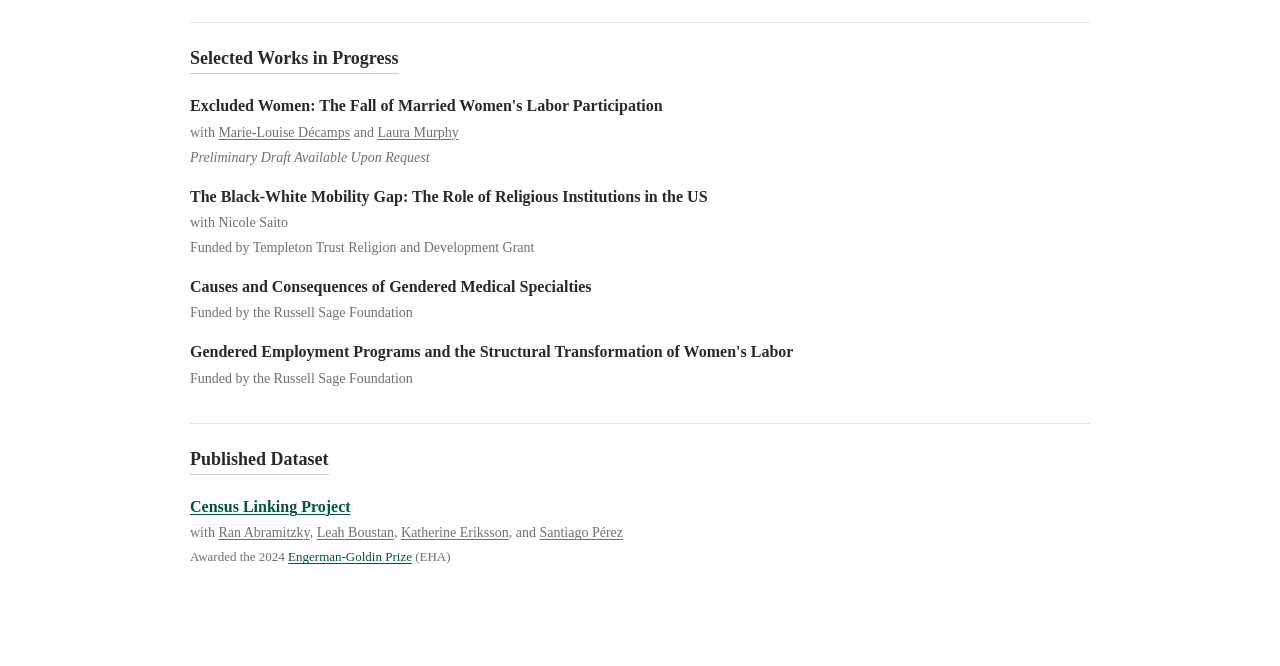
==== commit a11553a6: "Update research.html" ====
--- a/research.html
+++ b/research.html
@@ -129,7 +129,7 @@
            <div class="abstract-content">
 
             <strong>Abstract:</strong>
-           Occupational segregation remains a persistent source of gender differences in labor-market outcomes, with 30 percent of occupations having become predominantly female while others remain predominantly male. These patterns of occupational gender segregation reflect historical processes that unfolded over generations. This paper studies one such process: women’s entry into new occupations generates information about their non-wage attributes, which then shapes subsequent women’s occupational choices through social learning. I examine a large temporary shock to women’s employment, the mass mobilization of men during World War II, which drew women into a broad set of new occupations. I find that, after the war, women were more likely to remain in occupations with lower physical demands and greater schedule flexibility. Women too young to respond directly to wartime labor demand were then more likely to enter these occupations, particularly if their mothers, older sisters, or female neighbors had wartime experience. I rationalize these empirical patterns in an equilibrium model of occupational choice in which women have imperfect information about occupations' gendered non-wage attributes and learn them through work experience and social learning.
+           Occupational segregation remains a persistent source of gender differences in labor market outcomes, with 30 percent of occupations having become predominantly female while others remain predominantly male. These patterns of occupational gender segregation reflect historical processes that unfolded over generations. This paper studies one such process: women’s entry into new occupations generates information about their non-wage attributes, which then shapes subsequent women’s occupational choices through social learning. I examine a large temporary shock to women’s employment, the mass mobilization of men during World War II, which drew women into a broad set of new occupations. I find that, after the war, women were more likely to remain in occupations with lower physical demands and greater schedule flexibility. Women too young to respond directly to wartime labor demand were then more likely to enter these occupations, particularly if their mothers, older sisters, or female neighbors had wartime experience. I rationalize these empirical patterns in an equilibrium model of occupational choice in which women have imperfect information about occupations' gendered non-wage attributes and learn them through work experience and social learning.
 
           </div>
 
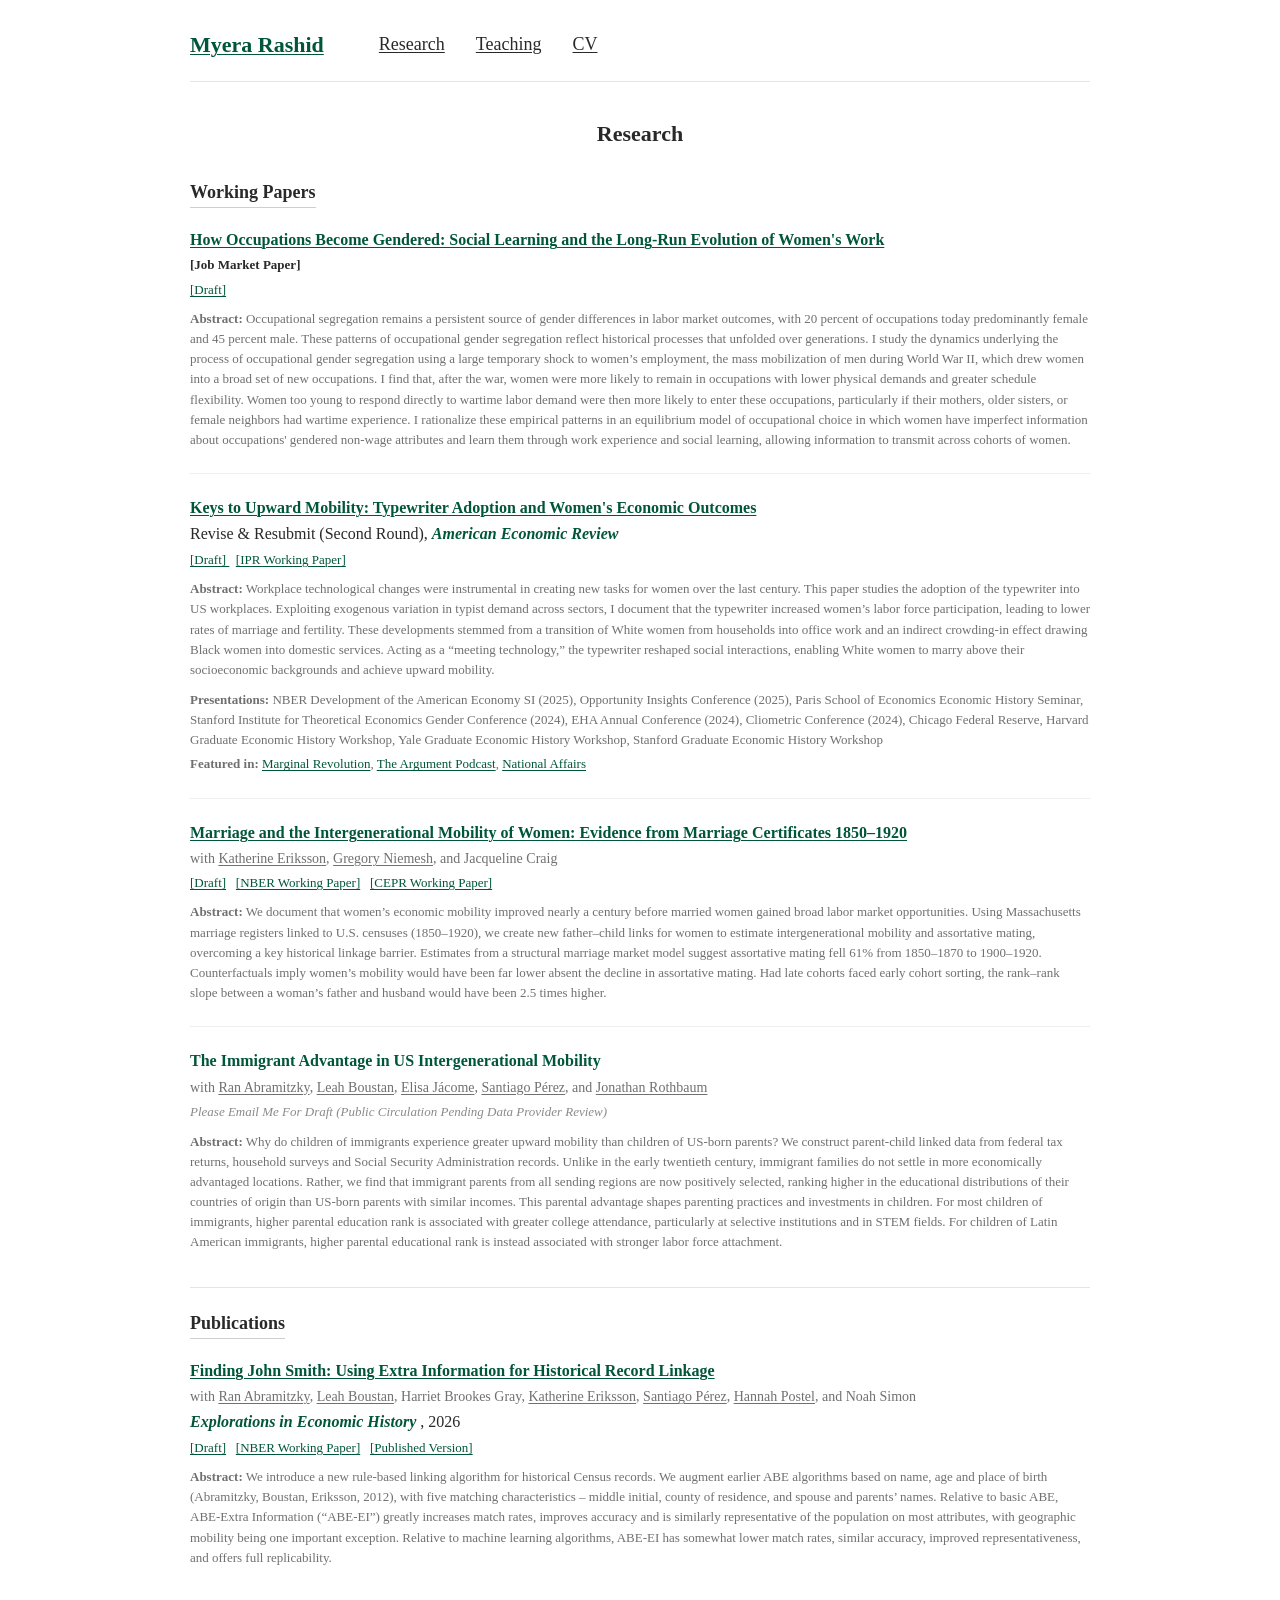
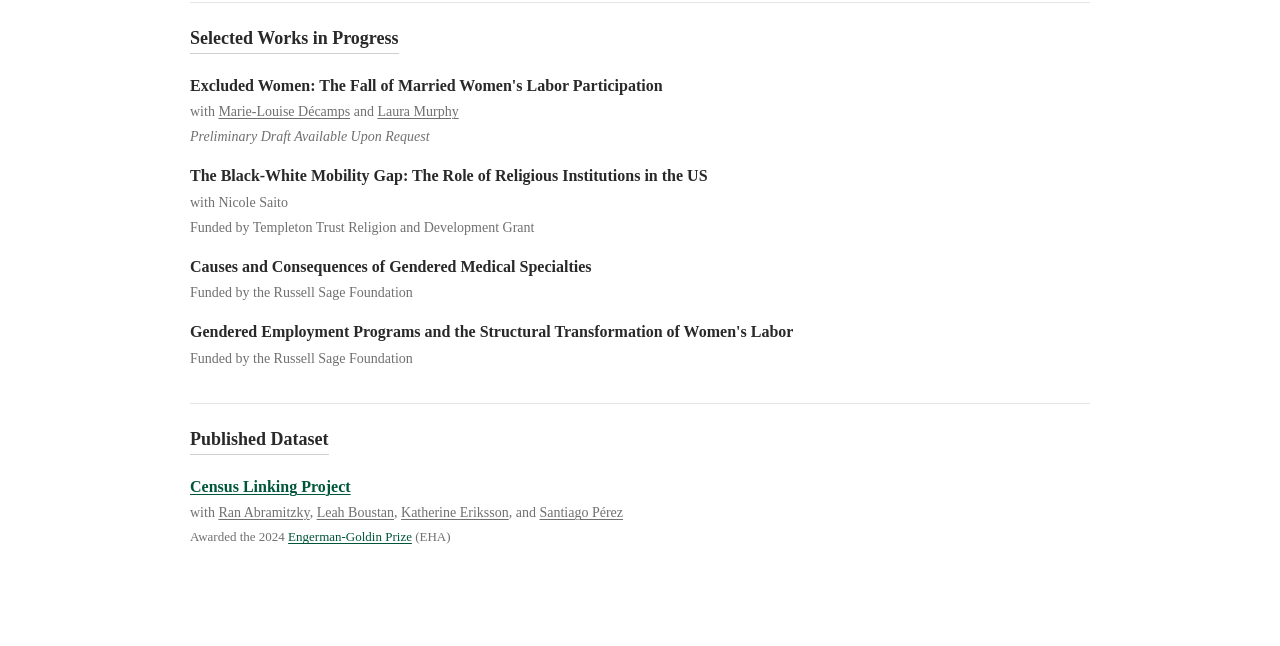
==== commit 840985cb: "Update research.html" ====
--- a/research.html
+++ b/research.html
@@ -129,7 +129,7 @@
            <div class="abstract-content">
 
             <strong>Abstract:</strong>
-           Occupational segregation remains a persistent source of gender differences in labor market outcomes, with 30 percent of occupations having become predominantly female while others remain predominantly male. These patterns of occupational gender segregation reflect historical processes that unfolded over generations. This paper studies one such process: women’s entry into new occupations generates information about their non-wage attributes, which then shapes subsequent women’s occupational choices through social learning. I examine a large temporary shock to women’s employment, the mass mobilization of men during World War II, which drew women into a broad set of new occupations. I find that, after the war, women were more likely to remain in occupations with lower physical demands and greater schedule flexibility. Women too young to respond directly to wartime labor demand were then more likely to enter these occupations, particularly if their mothers, older sisters, or female neighbors had wartime experience. I rationalize these empirical patterns in an equilibrium model of occupational choice in which women have imperfect information about occupations' gendered non-wage attributes and learn them through work experience and social learning.
+          Occupational segregation remains a persistent source of gender differences in labor market outcomes, with 20 percent of occupations today predominantly female and 45 percent male. These patterns of occupational gender segregation reflect historical processes that unfolded over generations. I study the dynamics underlying the process of occupational gender segregation using a large temporary shock to women’s employment, the mass mobilization of men during World War II, which drew women into a broad set of new occupations. I find that, after the war, women were more likely to remain in occupations with lower physical demands and greater schedule flexibility. Women too young to respond directly to wartime labor demand were then more likely to enter these occupations, particularly if their mothers, older sisters, or female neighbors had wartime experience. I rationalize these empirical patterns in an equilibrium model of occupational choice in which women have imperfect information about occupations' gendered non-wage attributes and learn them through work experience and social learning, allowing information to transmit across cohorts of women.
 
           </div>
 
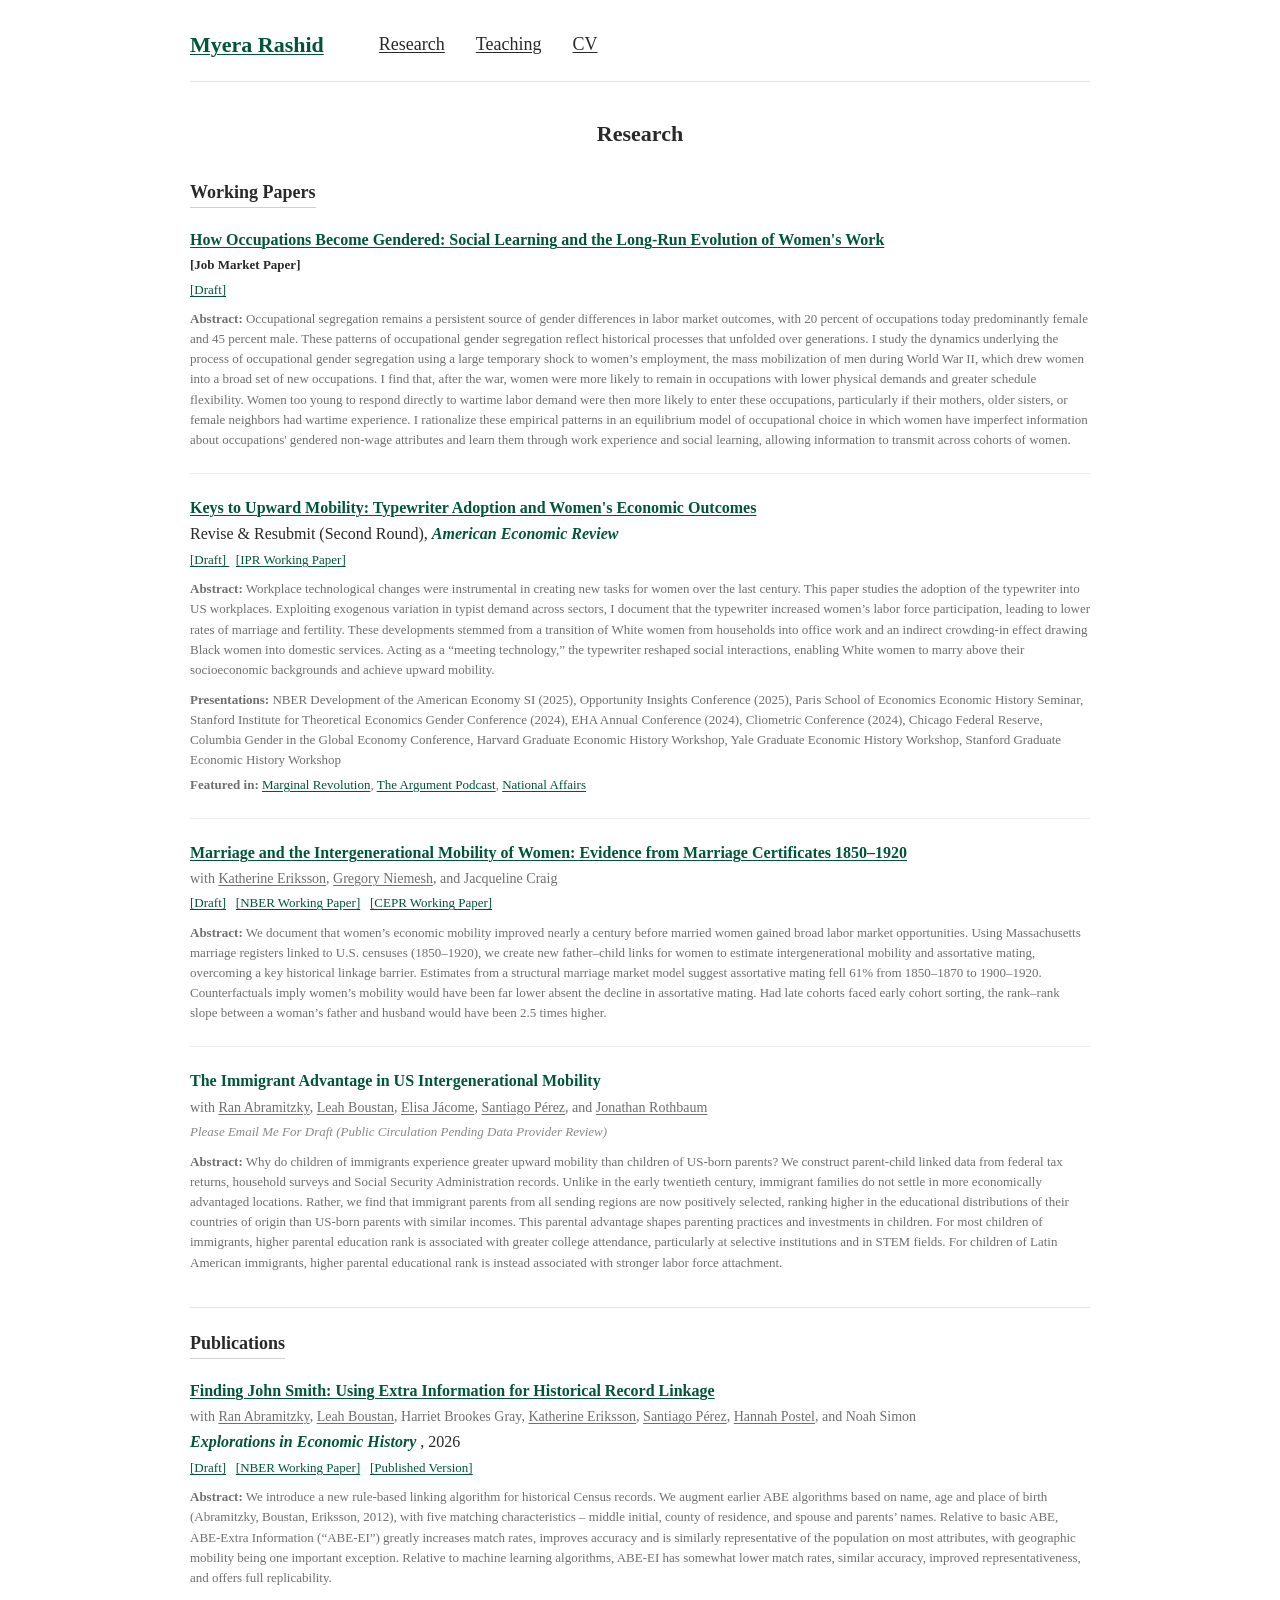
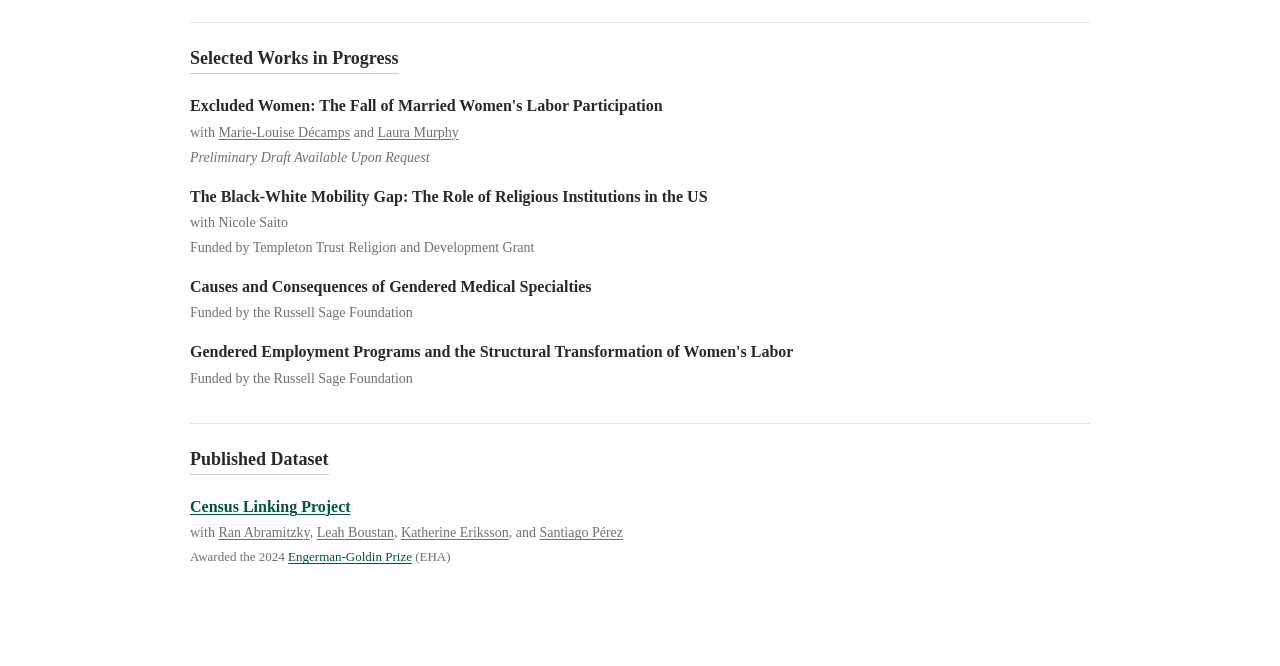
==== commit ef657734: "Update research.html" ====
--- a/research.html
+++ b/research.html
@@ -215,7 +215,7 @@
             Stanford Institute for Theoretical Economics Gender Conference (2024),
             EHA Annual Conference (2024),
             Cliometric Conference (2024),
-            Chicago Federal Reserve,
+            Chicago Federal Reserve, Columbia Gender in the Global Economy Conference,
             Harvard Graduate Economic History Workshop,
             Yale Graduate Economic History Workshop,
             Stanford Graduate Economic History Workshop
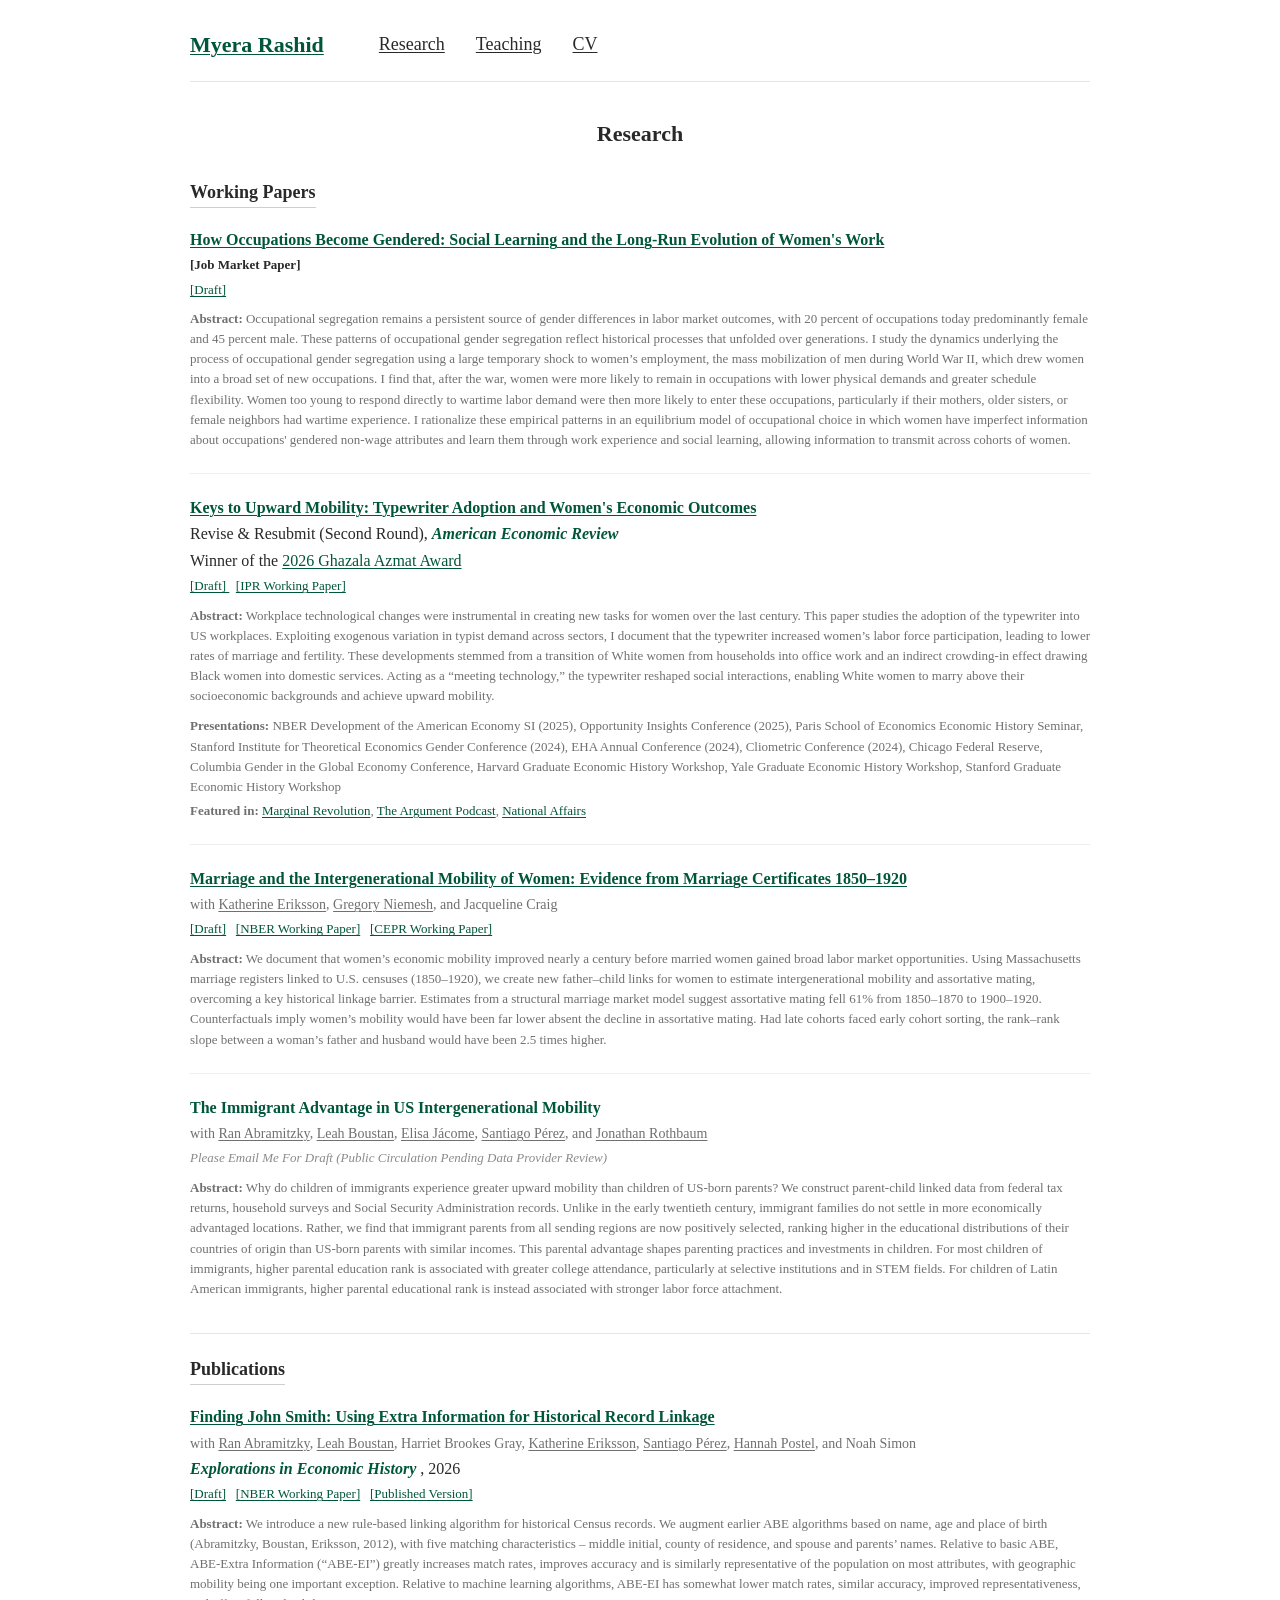
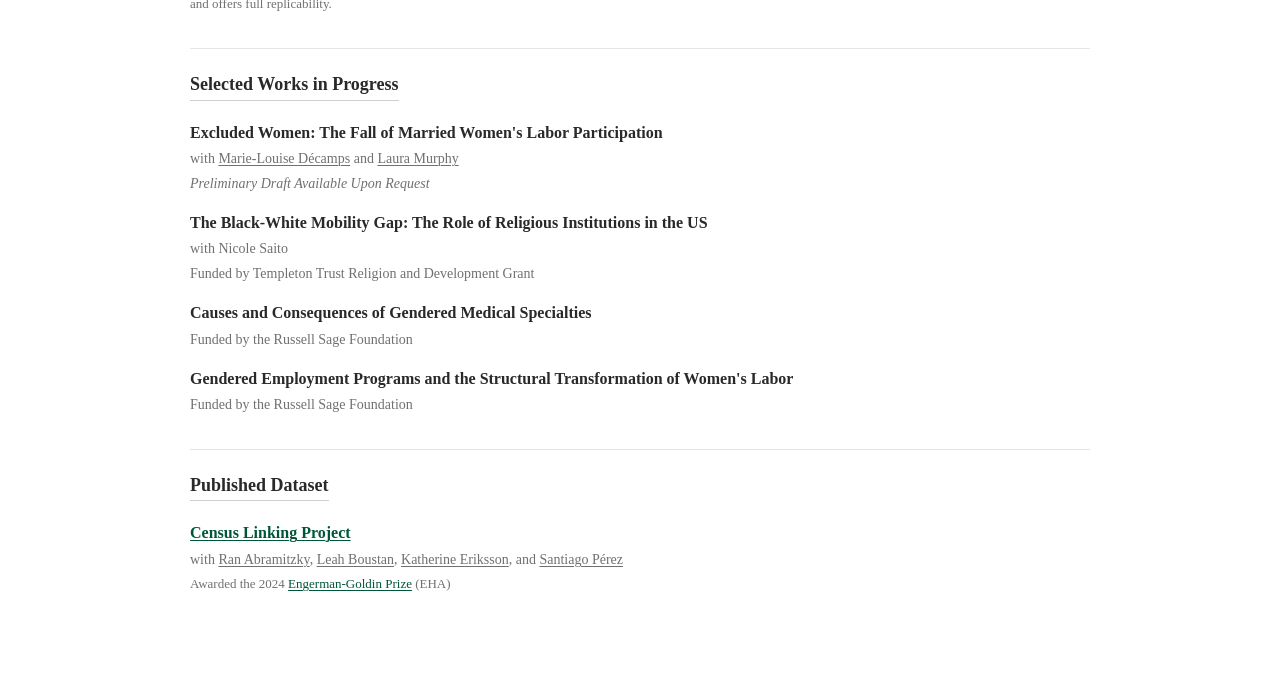
==== commit 791187a7: "Update research.html" ====
--- a/research.html
+++ b/research.html
@@ -165,6 +165,17 @@
             </span>
 
           </p>
+
+          <p class="paper-status">
+  Winner of the
+  <a
+    href="https://cepr.org/events/ghazala-azmat-award-2026"
+    target="_blank"
+    class="award-link"
+  >
+    2026 Ghazala Azmat Award
+  </a>
+</p>
 
 
           <p class="paper-links">
